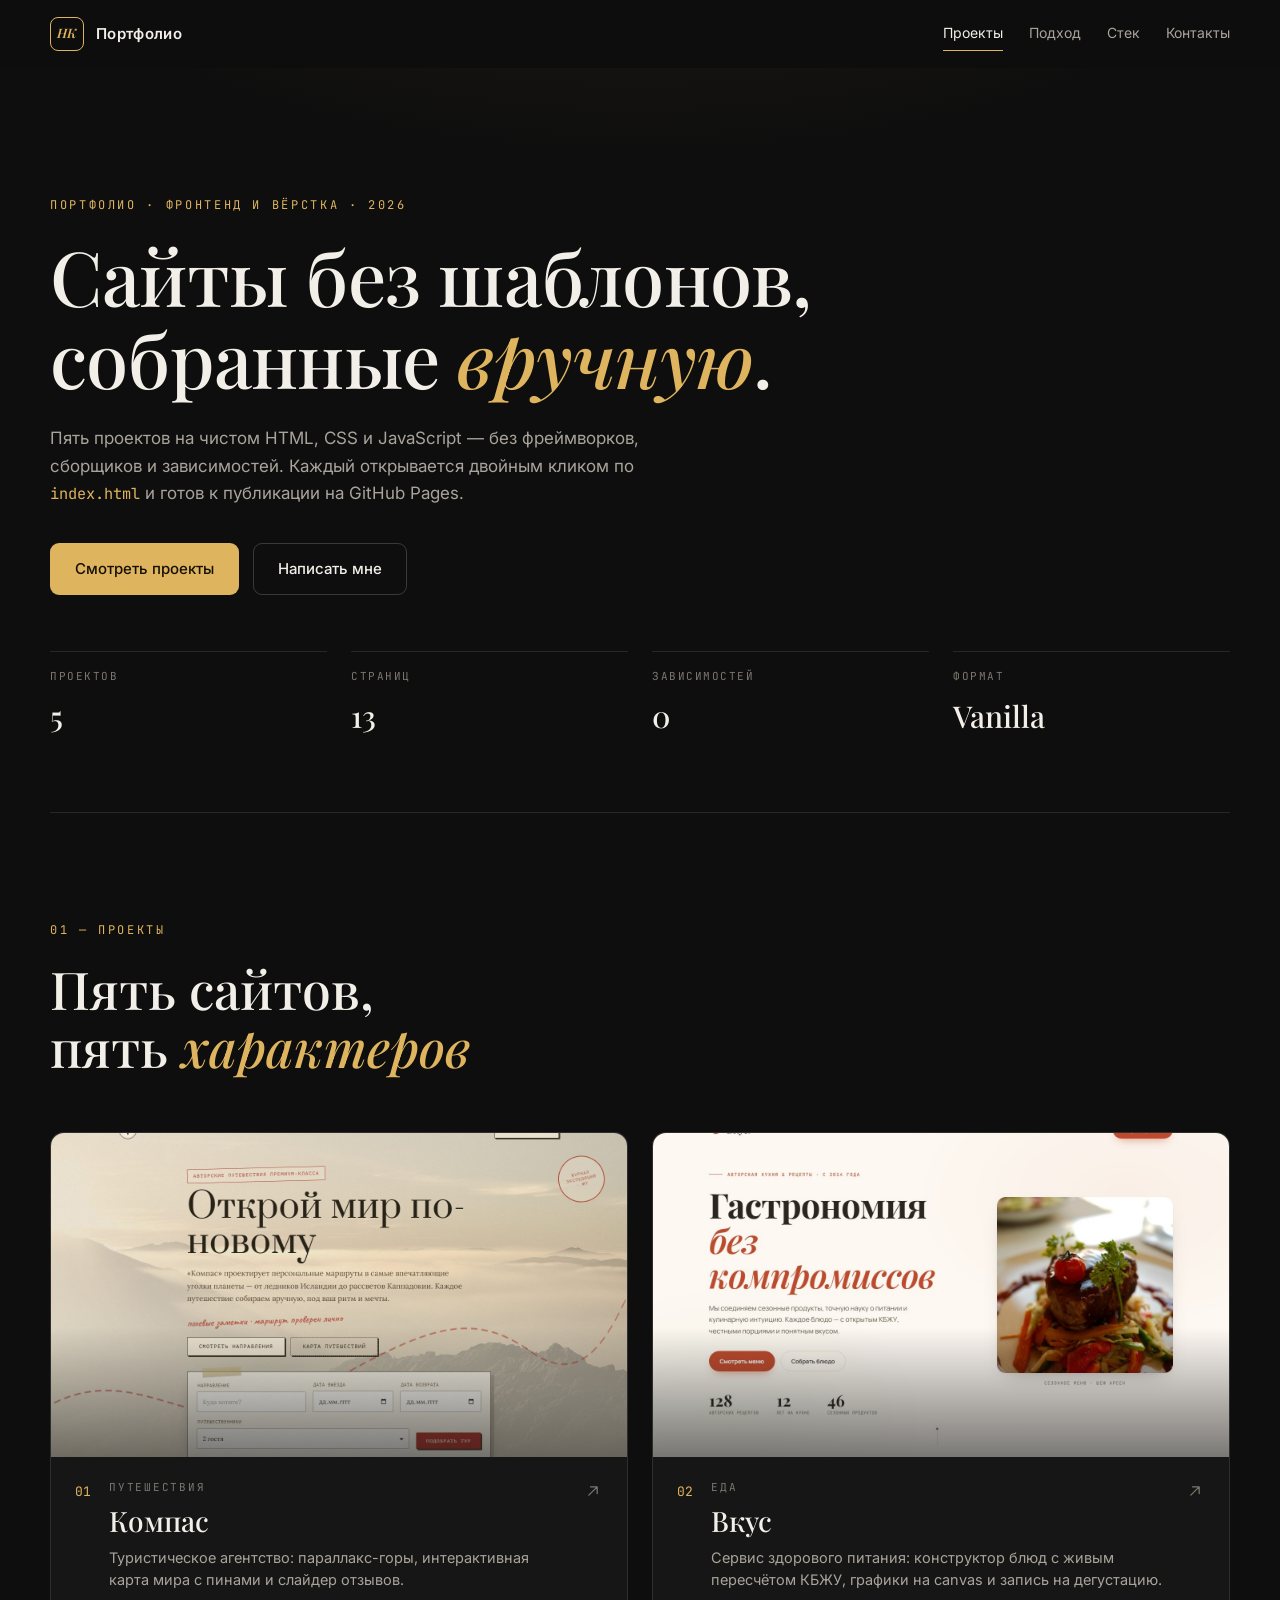
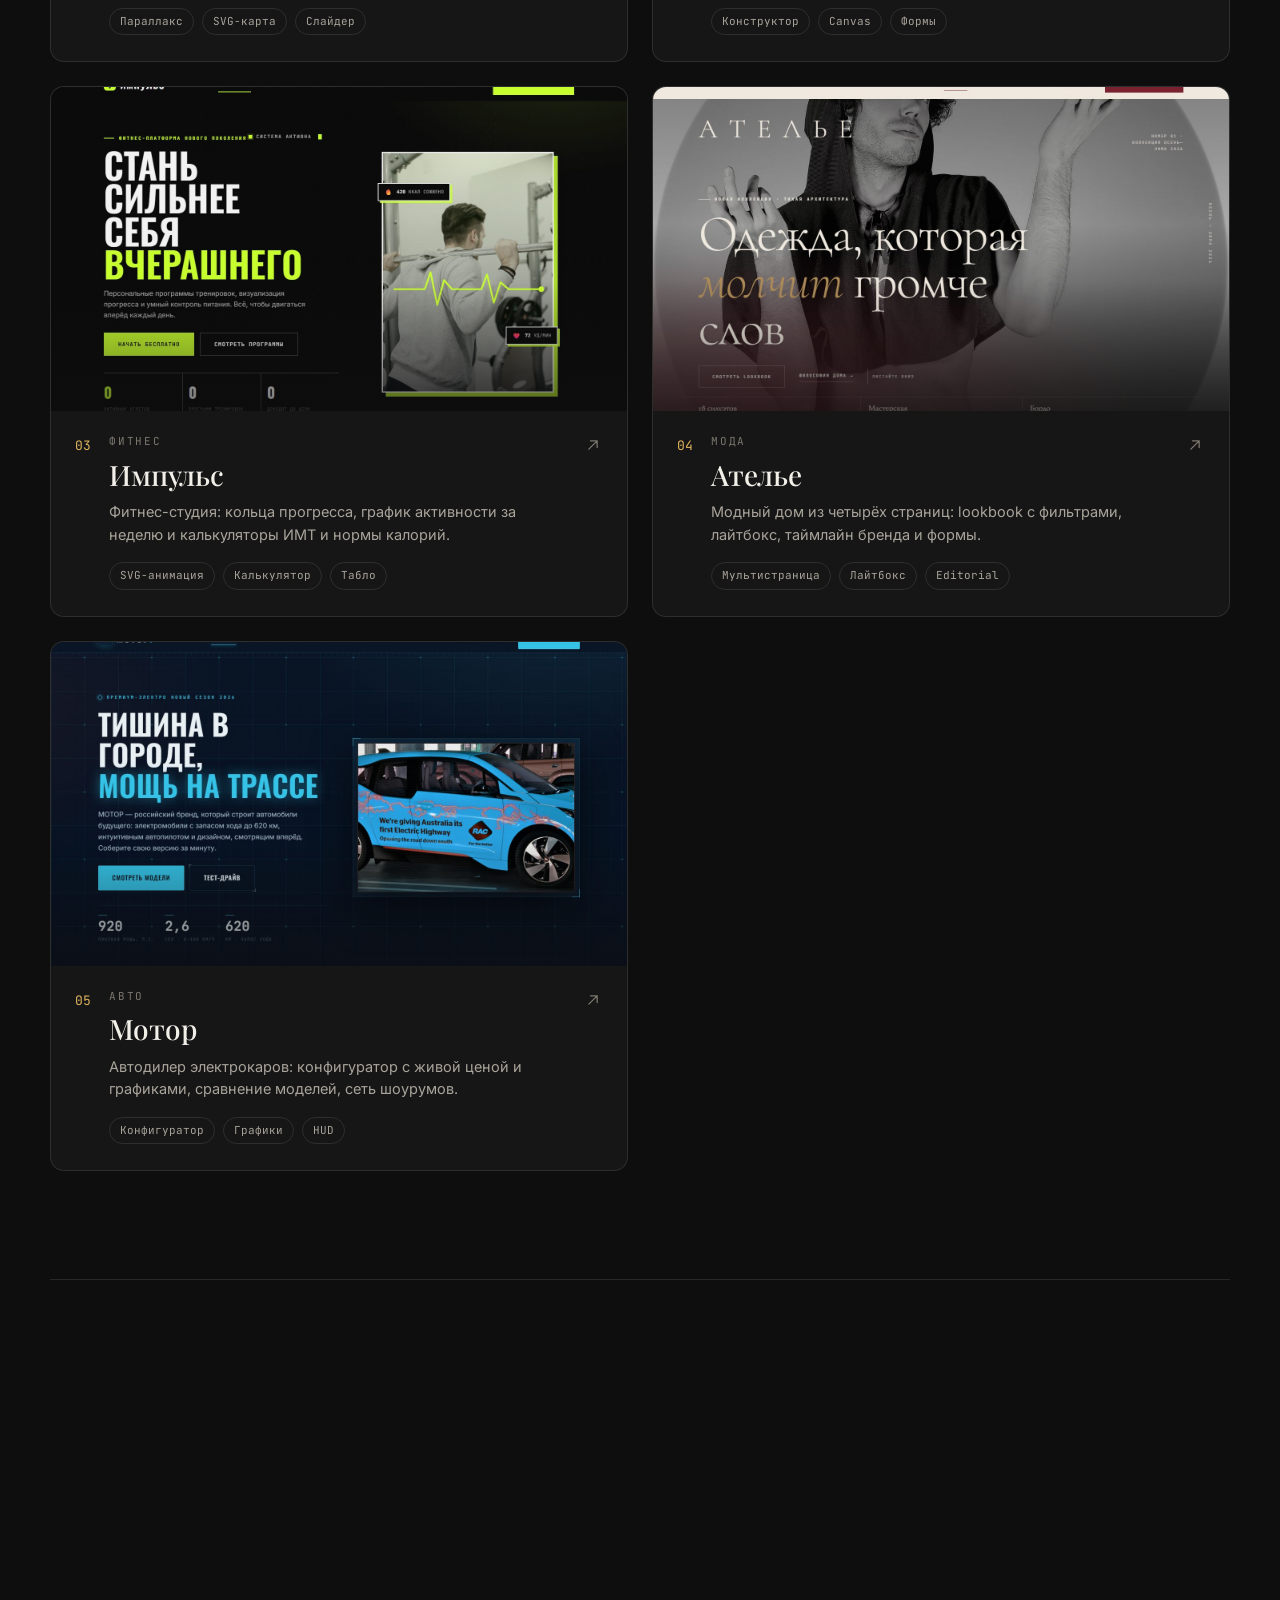
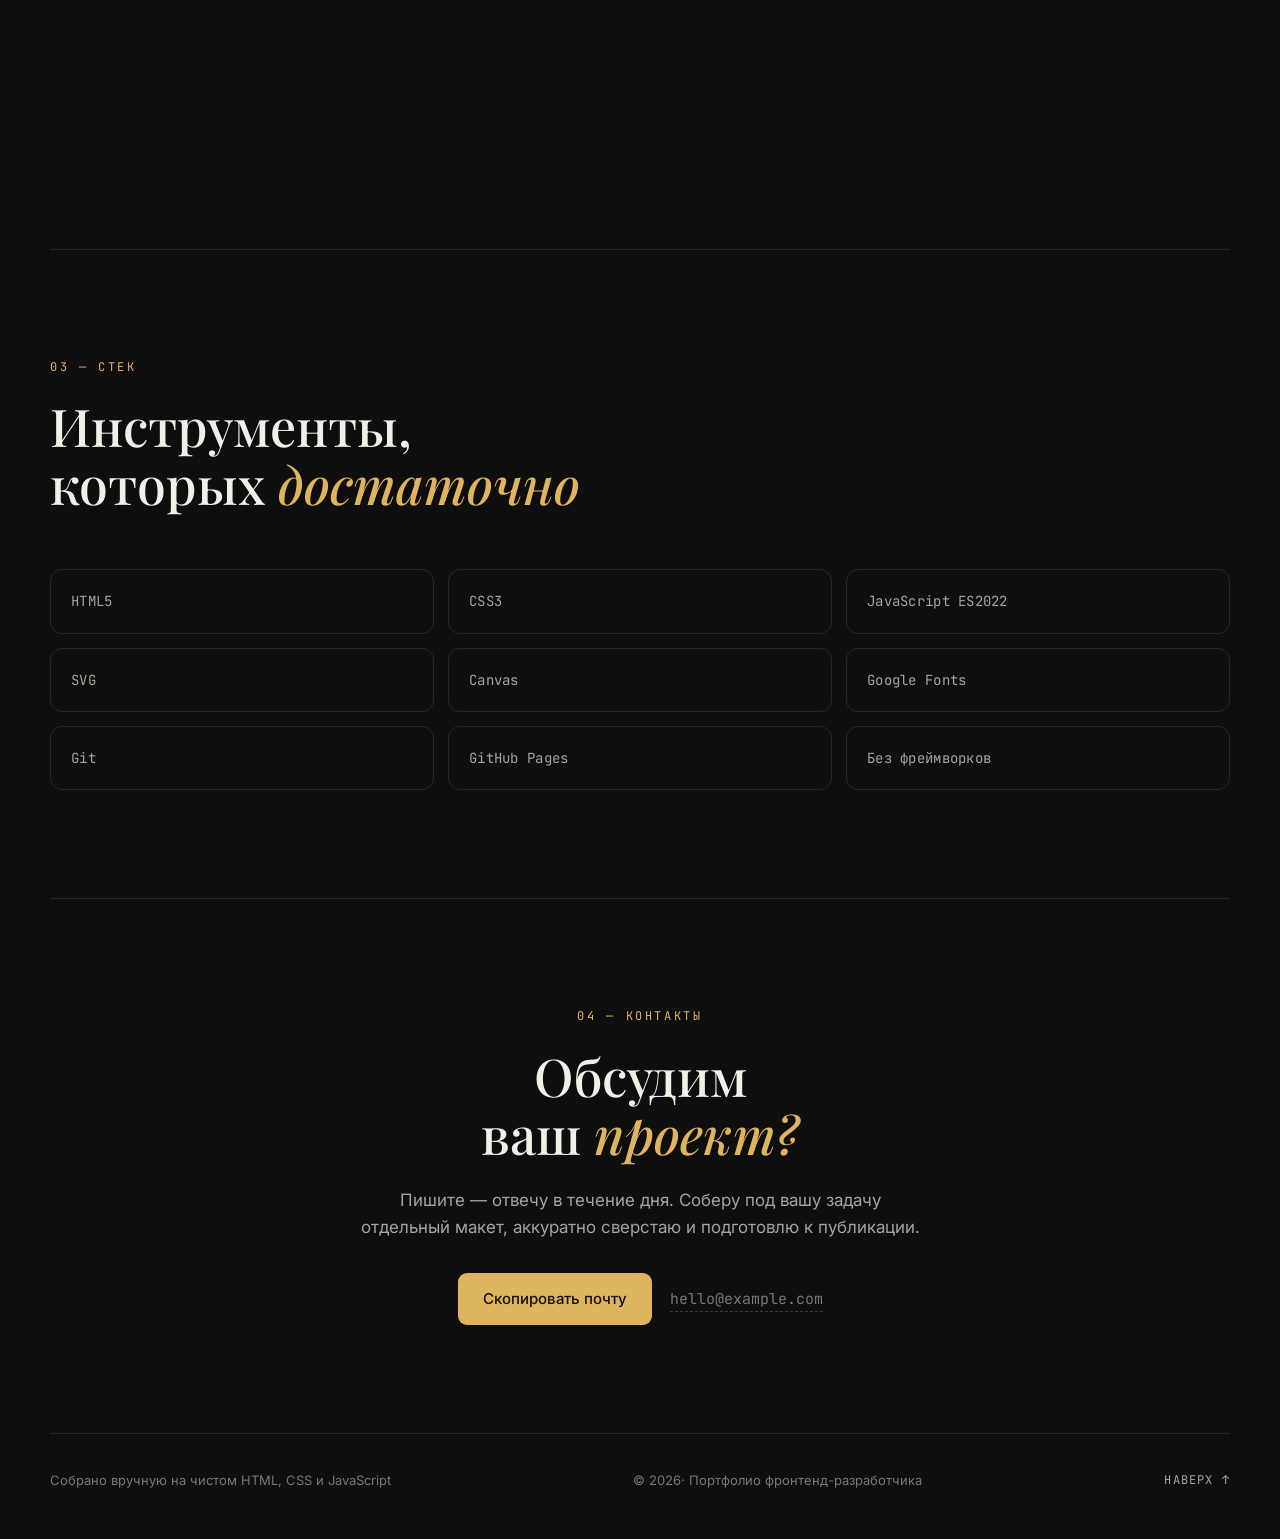
==== index.html @ 8df6fffe "Initial commit: portfolio with 5 projects (auto, fashion, fitness, food, travel)" ====
<!DOCTYPE html>
<html lang="ru">
<head>
  <meta charset="UTF-8">
  <meta name="viewport" content="width=device-width, initial-scale=1.0">
  <meta name="description" content="Портфолио фронтенд-разработчика: пять сайтов на чистом HTML, CSS и JavaScript. Вёрстка, анимации, интерактив — без фреймворков и сборщиков.">
  <meta name="theme-color" content="#0e0e0e">
  <title>Портфолио — вёрстка и фронтенд на чистом HTML, CSS, JS</title>
  <link rel="icon" href="favicon.svg" type="image/svg+xml">
  <link rel="preconnect" href="https://fonts.googleapis.com">
  <link rel="preconnect" href="https://fonts.gstatic.com" crossorigin>
  <link rel="stylesheet" href="https://fonts.googleapis.com/css2?family=Inter:wght@400;500;600&family=JetBrains+Mono:wght@400;500&family=Playfair+Display:ital,wght@0,400;0,500;0,600;1,400;1,500&display=swap">
  <link rel="stylesheet" href="css/style.css">
</head>
<body>

  <header class="site-header" id="header">
    <a class="brand" href="index.html">
      <span class="brand__mark" aria-hidden="true">НК</span>
      <span class="brand__text">Портфолио</span>
    </a>
    <nav class="nav" id="nav" aria-label="Основная навигация">
      <a class="nav__link" href="#work">Проекты</a>
      <a class="nav__link" href="#approach">Подход</a>
      <a class="nav__link" href="#stack">Стек</a>
      <a class="nav__link" href="#contact">Контакты</a>
    </nav>
    <button class="nav-toggle" id="navToggle" aria-expanded="false" aria-controls="nav">
      <span class="nav-toggle__line"></span>
      <span class="nav-toggle__line"></span>
      <span class="nav-toggle__label">Меню</span>
    </button>
  </header>

  <main id="top">

    <section class="hero">
      <p class="hero__eyebrow">Портфолио · Фронтенд и вёрстка · 2026</p>
      <h1 class="hero__title">Сайты без шаблонов, собранные <em>вручную</em>.</h1>
      <p class="hero__lede">Пять проектов на чистом HTML, CSS и JavaScript — без фреймворков, сборщиков и зависимостей. Каждый открывается двойным кликом по <code>index.html</code> и готов к публикации на GitHub Pages.</p>
      <div class="hero__actions">
        <a class="btn btn--primary" href="#work">Смотреть проекты</a>
        <a class="btn btn--ghost" href="#contact">Написать мне</a>
      </div>
      <dl class="hero__facts">
        <div class="hero__fact">
          <dt>Проектов</dt>
          <dd>5</dd>
        </div>
        <div class="hero__fact">
          <dt>Страниц</dt>
          <dd>13</dd>
        </div>
        <div class="hero__fact">
          <dt>Зависимостей</dt>
          <dd>0</dd>
        </div>
        <div class="hero__fact">
          <dt>Формат</dt>
          <dd>Vanilla</dd>
        </div>
      </dl>
    </section>

    <section class="section" id="work">
      <div class="section__head reveal">
        <p class="section__label">01 — Проекты</p>
        <h2 class="section__title">Пять сайтов,<br>пять <em>характеров</em></h2>
      </div>

      <div class="projects">
        <article class="project reveal">
          <a class="project__link" href="travel/index.html">
            <figure class="project__thumb">
              <img src="assets/img/preview-travel.jpg" alt="Скриншот проекта «Компас»" width="1440" height="900" loading="lazy">
            </figure>
            <div class="project__body">
              <span class="project__num">01</span>
              <div class="project__info">
                <span class="project__cat">Путешествия</span>
                <h3 class="project__name">Компас</h3>
                <p class="project__desc">Туристическое агентство: параллакс-горы, интерактивная карта мира с пинами и слайдер отзывов.</p>
                <ul class="project__tags">
                  <li>Параллакс</li>
                  <li>SVG-карта</li>
                  <li>Слайдер</li>
                </ul>
              </div>
              <span class="project__arrow" aria-hidden="true">
                <svg width="20" height="20" viewBox="0 0 24 24" fill="none" stroke="currentColor" stroke-width="1.5" stroke-linecap="round" stroke-linejoin="round"><path d="M7 17L17 7M9 7h8v8"/></svg>
              </span>
            </div>
          </a>
        </article>

        <article class="project reveal">
          <a class="project__link" href="food/index.html">
            <figure class="project__thumb">
              <img src="assets/img/preview-food.jpg" alt="Скриншот проекта «Вкус»" width="1440" height="900" loading="lazy">
            </figure>
            <div class="project__body">
              <span class="project__num">02</span>
              <div class="project__info">
                <span class="project__cat">Еда</span>
                <h3 class="project__name">Вкус</h3>
                <p class="project__desc">Сервис здорового питания: конструктор блюд с живым пересчётом КБЖУ, графики на canvas и запись на дегустацию.</p>
                <ul class="project__tags">
                  <li>Конструктор</li>
                  <li>Canvas</li>
                  <li>Формы</li>
                </ul>
              </div>
              <span class="project__arrow" aria-hidden="true">
                <svg width="20" height="20" viewBox="0 0 24 24" fill="none" stroke="currentColor" stroke-width="1.5" stroke-linecap="round" stroke-linejoin="round"><path d="M7 17L17 7M9 7h8v8"/></svg>
              </span>
            </div>
          </a>
        </article>

        <article class="project reveal">
          <a class="project__link" href="fitness/index.html">
            <figure class="project__thumb">
              <img src="assets/img/preview-fitness.jpg" alt="Скриншот проекта «Импульс»" width="1440" height="900" loading="lazy">
            </figure>
            <div class="project__body">
              <span class="project__num">03</span>
              <div class="project__info">
                <span class="project__cat">Фитнес</span>
                <h3 class="project__name">Импульс</h3>
                <p class="project__desc">Фитнес-студия: кольца прогресса, график активности за неделю и калькуляторы ИМТ и нормы калорий.</p>
                <ul class="project__tags">
                  <li>SVG-анимация</li>
                  <li>Калькулятор</li>
                  <li>Табло</li>
                </ul>
              </div>
              <span class="project__arrow" aria-hidden="true">
                <svg width="20" height="20" viewBox="0 0 24 24" fill="none" stroke="currentColor" stroke-width="1.5" stroke-linecap="round" stroke-linejoin="round"><path d="M7 17L17 7M9 7h8v8"/></svg>
              </span>
            </div>
          </a>
        </article>

        <article class="project reveal">
          <a class="project__link" href="fashion/index.html">
            <figure class="project__thumb">
              <img src="assets/img/preview-fashion.jpg" alt="Скриншот проекта «Ателье»" width="1440" height="900" loading="lazy">
            </figure>
            <div class="project__body">
              <span class="project__num">04</span>
              <div class="project__info">
                <span class="project__cat">Мода</span>
                <h3 class="project__name">Ателье</h3>
                <p class="project__desc">Модный дом из четырёх страниц: lookbook с фильтрами, лайтбокс, таймлайн бренда и формы.</p>
                <ul class="project__tags">
                  <li>Мультистраница</li>
                  <li>Лайтбокс</li>
                  <li>Editorial</li>
                </ul>
              </div>
              <span class="project__arrow" aria-hidden="true">
                <svg width="20" height="20" viewBox="0 0 24 24" fill="none" stroke="currentColor" stroke-width="1.5" stroke-linecap="round" stroke-linejoin="round"><path d="M7 17L17 7M9 7h8v8"/></svg>
              </span>
            </div>
          </a>
        </article>

        <article class="project reveal">
          <a class="project__link" href="auto/index.html">
            <figure class="project__thumb">
              <img src="assets/img/preview-auto.jpg" alt="Скриншот проекта «Мотор»" width="1440" height="900" loading="lazy">
            </figure>
            <div class="project__body">
              <span class="project__num">05</span>
              <div class="project__info">
                <span class="project__cat">Авто</span>
                <h3 class="project__name">Мотор</h3>
                <p class="project__desc">Автодилер электрокаров: конфигуратор с живой ценой и графиками, сравнение моделей, сеть шоурумов.</p>
                <ul class="project__tags">
                  <li>Конфигуратор</li>
                  <li>Графики</li>
                  <li>HUD</li>
                </ul>
              </div>
              <span class="project__arrow" aria-hidden="true">
                <svg width="20" height="20" viewBox="0 0 24 24" fill="none" stroke="currentColor" stroke-width="1.5" stroke-linecap="round" stroke-linejoin="round"><path d="M7 17L17 7M9 7h8v8"/></svg>
              </span>
            </div>
          </a>
        </article>
      </div>
    </section>

    <section class="section" id="approach">
      <div class="section__head reveal">
        <p class="section__label">02 — Подход</p>
        <h2 class="section__title">Как я это <em>делаю</em></h2>
      </div>
      <div class="cols">
        <article class="col reveal">
          <h3 class="col__num">01</h3>
          <h4 class="col__title">Нативно</h4>
          <p>Чистый HTML, CSS и JavaScript. Никаких сборщиков, зависимостей и лишнего рантайма — сайт открывается из файла и спокойно живёт на GitHub Pages.</p>
        </article>
        <article class="col reveal">
          <h3 class="col__num">02</h3>
          <h4 class="col__title">Внимание к деталям</h4>
          <p>У каждого проекта собственный визуальный язык: от полевого журнала до инженерного чертежа. Типографика, текстуры и анимации нарисованы вручную, а не взяты из шаблона.</p>
        </article>
        <article class="col reveal">
          <h3 class="col__num">03</h3>
          <h4 class="col__title">Работает везде</h4>
          <p>Валидная вёрстка, адаптивность, поддержка <code>prefers-reduced-motion</code>, локальные изображения и кириллические шрифты без потери скорости.</p>
        </article>
      </div>
    </section>

    <section class="section" id="stack">
      <div class="section__head reveal">
        <p class="section__label">03 — Стек</p>
        <h2 class="section__title">Инструменты,<br>которых <em>достаточно</em></h2>
      </div>
      <ul class="stack">
        <li class="reveal">HTML5</li>
        <li class="reveal">CSS3</li>
        <li class="reveal">JavaScript&nbsp;ES2022</li>
        <li class="reveal">SVG</li>
        <li class="reveal">Canvas</li>
        <li class="reveal">Google&nbsp;Fonts</li>
        <li class="reveal">Git</li>
        <li class="reveal">GitHub&nbsp;Pages</li>
        <li class="reveal">Без&nbsp;фреймворков</li>
      </ul>
    </section>

    <section class="section section--contact" id="contact">
      <div class="section__head reveal">
        <p class="section__label">04 — Контакты</p>
        <h2 class="section__title">Обсудим<br>ваш <em>проект?</em></h2>
      </div>
      <p class="contact__text reveal">Пишите — отвечу в течение дня. Соберу под вашу задачу отдельный макет, аккуратно сверстаю и подготовлю к публикации.</p>
      <div class="contact__actions reveal">
        <button class="btn btn--primary" id="copyEmail" type="button">Скопировать почту</button>
        <span class="contact__mail" id="emailAddr" aria-hidden="true">hello@example.com</span>
      </div>
    </section>

  </main>

  <footer class="site-footer">
    <p>Собрано вручную на чистом HTML, CSS и JavaScript</p>
    <p>© <span id="year">2026</span>· Портфолио фронтенд-разработчика</p>
    <a class="to-top" href="#top">Наверх ↑</a>
  </footer>

  <div class="toast" id="toast" role="status" aria-live="polite"></div>

  <script src="js/main.js"></script>
</body>
</html>
---- css/style.css ----
/* ==========================================================================
   Портфолио — тёмный премиум
   Фон, тонкие линии, один золотой акцент, крупная типографика.
   ========================================================================== */

:root {
  --bg: #0e0e0e;
  --bg-soft: #131313;
  --panel: #161616;
  --line: rgba(255, 255, 255, 0.10);
  --line-strong: rgba(255, 255, 255, 0.18);
  --text: #f2efe9;
  --text-soft: #a9a49b;
  --text-dim: #7c776f;
  --accent: #dfb45e;
  --accent-soft: rgba(223, 180, 94, 0.14);
  --radius: 14px;
  --ease: cubic-bezier(0.22, 1, 0.36, 1);
  --serif: "Playfair Display", Georgia, serif;
  --sans: "Inter", system-ui, -apple-system, sans-serif;
  --mono: "JetBrains Mono", ui-monospace, monospace;
}

*, *::before, *::after { box-sizing: border-box; }

html {
  scroll-behavior: smooth;
  scroll-padding-top: 84px;
}

body {
  margin: 0;
  font-family: var(--sans);
  font-size: 16px;
  line-height: 1.6;
  color: var(--text);
  background:
    radial-gradient(1100px 520px at 50% -180px, rgba(223, 180, 94, 0.10), transparent 65%),
    var(--bg);
  -webkit-font-smoothing: antialiased;
}

::selection { background: var(--accent); color: #161003; }

a { color: inherit; text-decoration: none; }
img { display: block; max-width: 100%; }
code { font-family: var(--mono); font-size: 0.9em; color: var(--accent); }
ul { margin: 0; padding: 0; list-style: none; }
button { font: inherit; cursor: pointer; }

:focus-visible {
  outline: 2px solid var(--accent);
  outline-offset: 3px;
}

.container {
  width: min(1180px, calc(100% - 48px));
  margin-inline: auto;
}

/* ===== HEADER ===== */
.site-header {
  position: sticky;
  top: 0;
  z-index: 800;
  display: flex;
  align-items: center;
  justify-content: space-between;
  gap: 24px;
  height: 68px;
  padding-inline: max(24px, calc((100vw - 1180px) / 2));
  background: rgba(14, 14, 14, 0.92);
  border-bottom: 1px solid transparent;
  transition: border-color 240ms ease, background 240ms ease;
}

.site-header.is-scrolled { border-color: var(--line); background: rgba(14, 14, 14, 0.98); }

.brand {
  display: inline-flex;
  align-items: center;
  gap: 12px;
  font-weight: 600;
  letter-spacing: 0.02em;
}

.brand__mark {
  display: inline-grid;
  place-items: center;
  width: 34px;
  height: 34px;
  border: 1px solid var(--accent);
  color: var(--accent);
  font-family: var(--serif);
  font-size: 13px;
  font-style: italic;
  border-radius: 8px;
}

.brand__text { font-size: 15px; }

.nav { display: flex; gap: 26px; }

.nav__link {
  position: relative;
  font-size: 14px;
  color: var(--text-soft);
  transition: color 200ms ease;
}

.nav__link::after {
  content: "";
  position: absolute;
  left: 0;
  bottom: -6px;
  width: 100%;
  height: 1px;
  background: var(--accent);
  transform: scaleX(0);
  transform-origin: left;
  transition: transform 260ms var(--ease);
}

.nav__link:hover,
.nav__link.active { color: var(--text); }

.nav__link:hover::after,
.nav__link.active::after { transform: scaleX(1); }

.nav-toggle {
  display: none;
  align-items: center;
  gap: 8px;
  padding: 8px 12px;
  border: 1px solid var(--line);
  border-radius: 8px;
  background: transparent;
  color: var(--text);
  font-family: var(--mono);
  font-size: 12px;
  text-transform: uppercase;
  letter-spacing: 0.08em;
}

.nav-toggle__line {
  display: block;
  width: 14px;
  height: 1.5px;
  background: var(--accent);
  transition: transform 240ms var(--ease), opacity 200ms ease;
}

.nav-toggle__line + .nav-toggle__line { margin-top: 4px; }

.nav-open .nav-toggle__line:nth-child(1) { transform: translateY(3px) rotate(45deg); }
.nav-open .nav-toggle__line:nth-child(2) { transform: translateY(-2.5px) rotate(-45deg); }

/* ===== HERO ===== */
.hero {
  width: min(1180px, calc(100% - 48px));
  margin-inline: auto;
  padding: clamp(64px, 10vw, 128px) 0 clamp(48px, 6vw, 72px);
  border-bottom: 1px solid var(--line);
}

.hero__eyebrow,
.section__label {
  margin: 0 0 20px;
  font-family: var(--mono);
  font-size: 12px;
  letter-spacing: 0.22em;
  text-transform: uppercase;
  color: var(--accent);
}

.hero__title {
  max-width: 900px;
  margin: 0 0 26px;
  font-family: var(--serif);
  font-weight: 500;
  font-size: clamp(40px, 6.4vw, 76px);
  line-height: 1.08;
  letter-spacing: -0.01em;
}

.hero__title em {
  font-style: italic;
  color: var(--accent);
}

.hero__lede {
  max-width: 640px;
  margin: 0 0 36px;
  font-size: 17px;
  color: var(--text-soft);
}

.hero__actions { display: flex; gap: 14px; flex-wrap: wrap; margin-bottom: 56px; }

.btn {
  display: inline-flex;
  align-items: center;
  justify-content: center;
  gap: 10px;
  padding: 13px 24px;
  border-radius: 9px;
  border: 1px solid transparent;
  font-size: 15px;
  font-weight: 500;
  transition: background 200ms ease, border-color 200ms ease, color 200ms ease, transform 200ms var(--ease);
}

.btn--primary { background: var(--accent); color: #161003; }
.btn--primary:hover { background: #ecc26f; transform: translateY(-1px); }

.btn--ghost { border-color: var(--line-strong); color: var(--text); }
.btn--ghost:hover { border-color: var(--accent); color: var(--accent); transform: translateY(-1px); }

.hero__facts {
  display: grid;
  grid-template-columns: repeat(4, 1fr);
  gap: 24px;
  margin: 0;
}

.hero__fact {
  padding-top: 16px;
  border-top: 1px solid var(--line);
}

.hero__fact dt {
  margin-bottom: 6px;
  font-family: var(--mono);
  font-size: 11px;
  letter-spacing: 0.14em;
  text-transform: uppercase;
  color: var(--text-dim);
}

.hero__fact dd {
  margin: 0;
  font-family: var(--serif);
  font-weight: 500;
  font-size: 30px;
  color: var(--text);
}

/* ===== SECTIONS ===== */
.section {
  width: min(1180px, calc(100% - 48px));
  margin-inline: auto;
  padding: clamp(64px, 9vw, 108px) 0;
  border-bottom: 1px solid var(--line);
}

.section__head { margin-bottom: clamp(36px, 5vw, 56px); }

.section__title {
  margin: 0;
  font-family: var(--serif);
  font-weight: 500;
  font-size: clamp(30px, 4.4vw, 52px);
  line-height: 1.12;
}

.section__title em { font-style: italic; color: var(--accent); }

/* ===== PROJECTS ===== */
.projects {
  display: grid;
  grid-template-columns: repeat(2, 1fr);
  gap: 24px;
}

.project {
  background: var(--panel);
  border: 1px solid var(--line);
  border-radius: var(--radius);
  overflow: hidden;
  transition: border-color 260ms ease, transform 260ms var(--ease), box-shadow 260ms ease;
}

.project:hover {
  border-color: var(--accent-soft);
  transform: translateY(-4px);
  box-shadow: 0 24px 48px -20px rgba(0, 0, 0, 0.7);
}

.project__thumb {
  position: relative;
  margin: 0;
  aspect-ratio: 16 / 9;
  overflow: hidden;
  background: var(--bg-soft);
}

.project__thumb::after {
  content: "";
  position: absolute;
  inset: 0;
  background: linear-gradient(180deg, transparent 60%, rgba(14, 14, 14, 0.55));
  pointer-events: none;
}

.project__thumb img {
  width: 100%;
  height: 100%;
  object-fit: cover;
  transition: transform 500ms var(--ease);
}

.project:hover .project__thumb img { transform: scale(1.045); }

.project__body {
  display: grid;
  grid-template-columns: auto 1fr auto;
  align-items: start;
  gap: 18px;
  padding: 22px 24px 26px;
}

.project__num {
  font-family: var(--mono);
  font-size: 13px;
  color: var(--accent);
  padding-top: 3px;
}

.project__cat {
  display: block;
  margin-bottom: 8px;
  font-family: var(--mono);
  font-size: 11px;
  letter-spacing: 0.16em;
  text-transform: uppercase;
  color: var(--text-dim);
}

.project__name {
  margin: 0 0 10px;
  font-family: var(--serif);
  font-weight: 500;
  font-size: 28px;
  line-height: 1.15;
  transition: color 200ms ease;
}

.project:hover .project__name { color: var(--accent); }

.project__desc {
  margin: 0 0 16px;
  font-size: 14.5px;
  line-height: 1.55;
  color: var(--text-soft);
}

.project__tags { display: flex; flex-wrap: wrap; gap: 8px; }

.project__tags li {
  padding: 4px 10px;
  border: 1px solid var(--line);
  border-radius: 999px;
  font-family: var(--mono);
  font-size: 11px;
  color: var(--text-soft);
}

.project__arrow {
  padding-top: 2px;
  color: var(--text-dim);
  transition: color 200ms ease, transform 260ms var(--ease);
}

.project:hover .project__arrow { color: var(--accent); transform: translate(3px, -3px); }

/* ===== APPROACH ===== */
.cols {
  display: grid;
  grid-template-columns: repeat(3, 1fr);
  gap: 28px;
}

.col {
  padding-top: 22px;
  border-top: 1px solid var(--line);
  transition: border-color 240ms ease;
}

.col:hover { border-color: var(--accent); }

.col__num {
  margin: 0 0 14px;
  font-family: var(--mono);
  font-size: 12px;
  letter-spacing: 0.16em;
  color: var(--accent);
}

.col__title {
  margin: 0 0 10px;
  font-family: var(--serif);
  font-weight: 500;
  font-size: 23px;
}

.col p {
  margin: 0;
  font-size: 15px;
  color: var(--text-soft);
}

/* ===== STACK ===== */
.stack {
  display: grid;
  grid-template-columns: repeat(3, 1fr);
  gap: 14px;
}

.stack li {
  padding: 20px;
  border: 1px solid var(--line);
  border-radius: 12px;
  font-family: var(--mono);
  font-size: 14px;
  letter-spacing: 0.02em;
  color: var(--text-soft);
  transition: border-color 200ms ease, color 200ms ease, background 200ms ease;
}

.stack li:hover {
  border-color: var(--accent);
  color: var(--accent);
  background: var(--accent-soft);
}

/* ===== CONTACT ===== */
.section--contact { text-align: center; }

.section--contact .section__head { margin-bottom: 24px; }

.contact__text {
  max-width: 560px;
  margin: 0 auto 32px;
  font-size: 17px;
  color: var(--text-soft);
}

.contact__actions {
  display: flex;
  align-items: center;
  justify-content: center;
  gap: 18px;
  flex-wrap: wrap;
}

.contact__mail {
  font-family: var(--mono);
  font-size: 15px;
  color: var(--text-dim);
  border-bottom: 1px dashed var(--line-strong);
}

/* ===== FOOTER ===== */
.site-footer {
  display: flex;
  align-items: center;
  justify-content: space-between;
  gap: 16px;
  flex-wrap: wrap;
  width: min(1180px, calc(100% - 48px));
  margin-inline: auto;
  padding: 36px 0 48px;
  color: var(--text-dim);
  font-size: 13px;
}

.site-footer p { margin: 0; }

.to-top {
  font-family: var(--mono);
  font-size: 12px;
  letter-spacing: 0.1em;
  text-transform: uppercase;
  color: var(--text-soft);
  transition: color 200ms ease;
}

.to-top:hover { color: var(--accent); }

/* ===== TOAST ===== */
.toast {
  position: fixed;
  left: 50%;
  bottom: 28px;
  z-index: 900;
  padding: 13px 20px;
  border: 1px solid var(--accent);
  border-radius: 10px;
  background: #1a170f;
  color: var(--text);
  font-size: 14px;
  box-shadow: 0 18px 40px -18px rgba(0, 0, 0, 0.8);
  opacity: 0;
  transform: translate(-50%, 12px);
  pointer-events: none;
  transition: opacity 240ms ease, transform 240ms var(--ease);
}

.toast.on { opacity: 1; transform: translate(-50%, 0); }

/* ===== REVEAL ===== */
.reveal {
  opacity: 0;
  transform: translateY(18px);
  transition: opacity 560ms ease, transform 560ms var(--ease);
}

.reveal.is-in { opacity: 1; transform: none; }

/* ===== RESPONSIVE ===== */
@media (max-width: 900px) {
  .nav {
    position: fixed;
    inset: 68px 0 auto 0;
    flex-direction: column;
    gap: 0;
    padding: 12px 24px 20px;
    background: #0e0e0e;
    border-bottom: 1px solid var(--line);
    opacity: 0;
    transform: translateY(-8px);
    pointer-events: none;
    transition: opacity 220ms ease, transform 240ms var(--ease);
  }

  .nav-open .nav {
    opacity: 1;
    transform: none;
    pointer-events: auto;
  }

  .nav__link { padding: 14px 0; font-size: 17px; }
  .nav__link::after { display: none; }

  .nav-toggle { display: inline-flex; }

  .projects,
  .stack { grid-template-columns: 1fr; }

  .cols { grid-template-columns: 1fr; gap: 24px; }

  .hero__facts { grid-template-columns: repeat(2, 1fr); gap: 20px; }
}

@media (max-width: 560px) {
  .brand__text { display: none; }

  .project__body { grid-template-columns: 1fr; gap: 10px; }
  .project__num { display: none; }
}

@media (prefers-reduced-motion: reduce) {
  html { scroll-behavior: auto; }
  *,
  *::before,
  *::after {
    animation-duration: 0.01ms !important;
    animation-iteration-count: 1 !important;
    transition-duration: 0.01ms !important;
  }
  .reveal { opacity: 1; transform: none; }
}
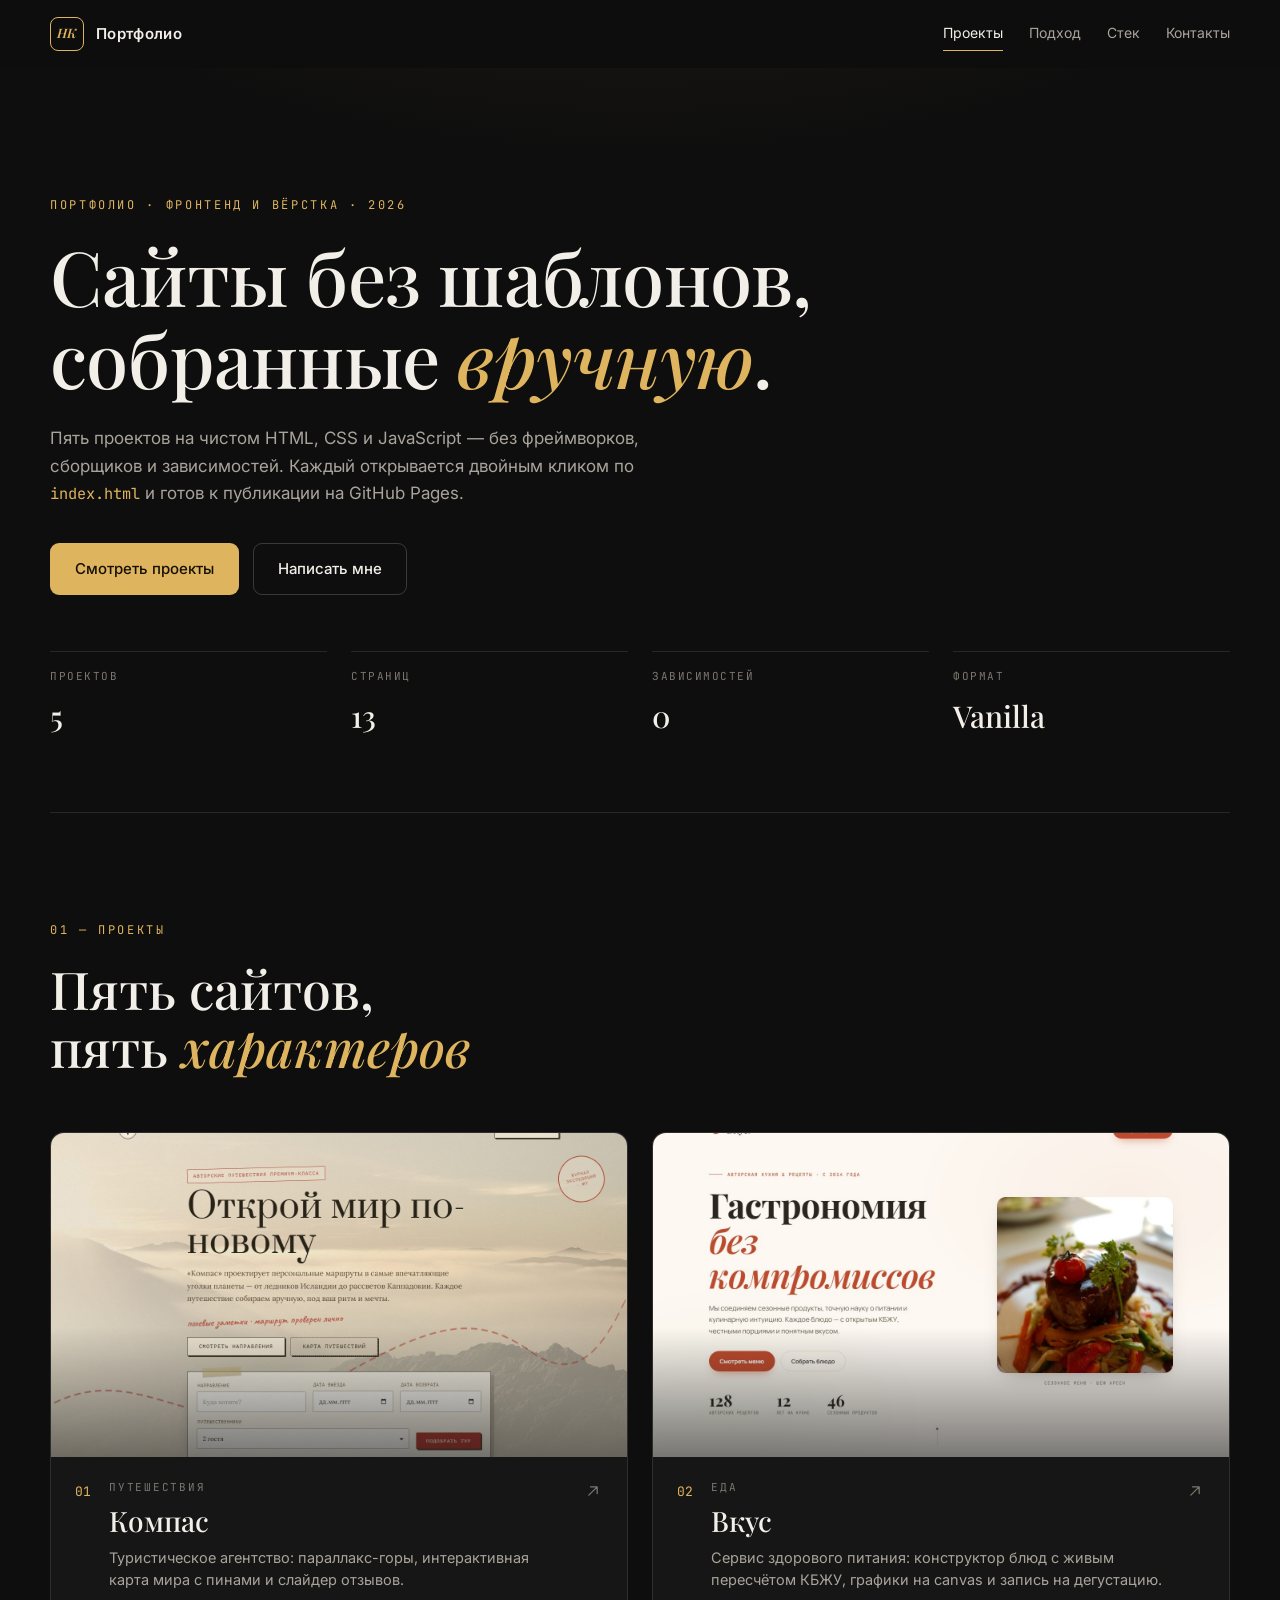
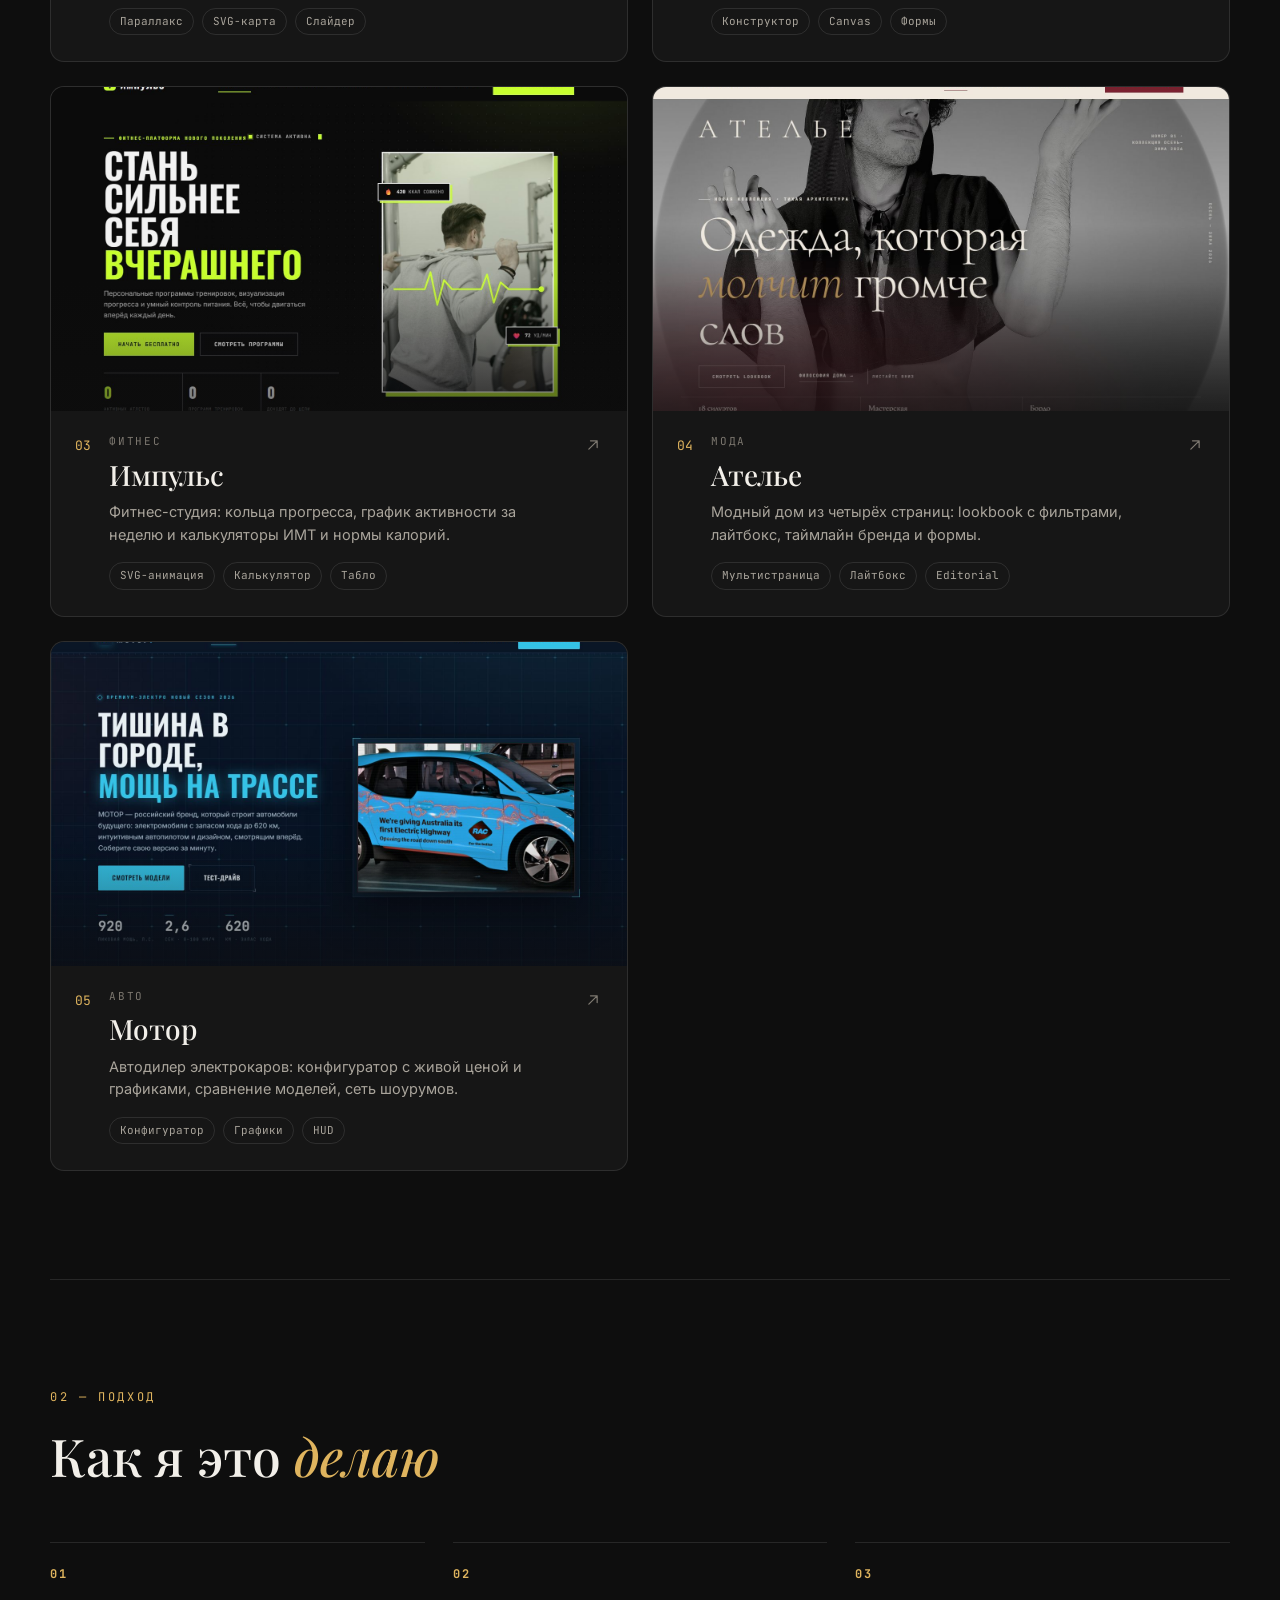
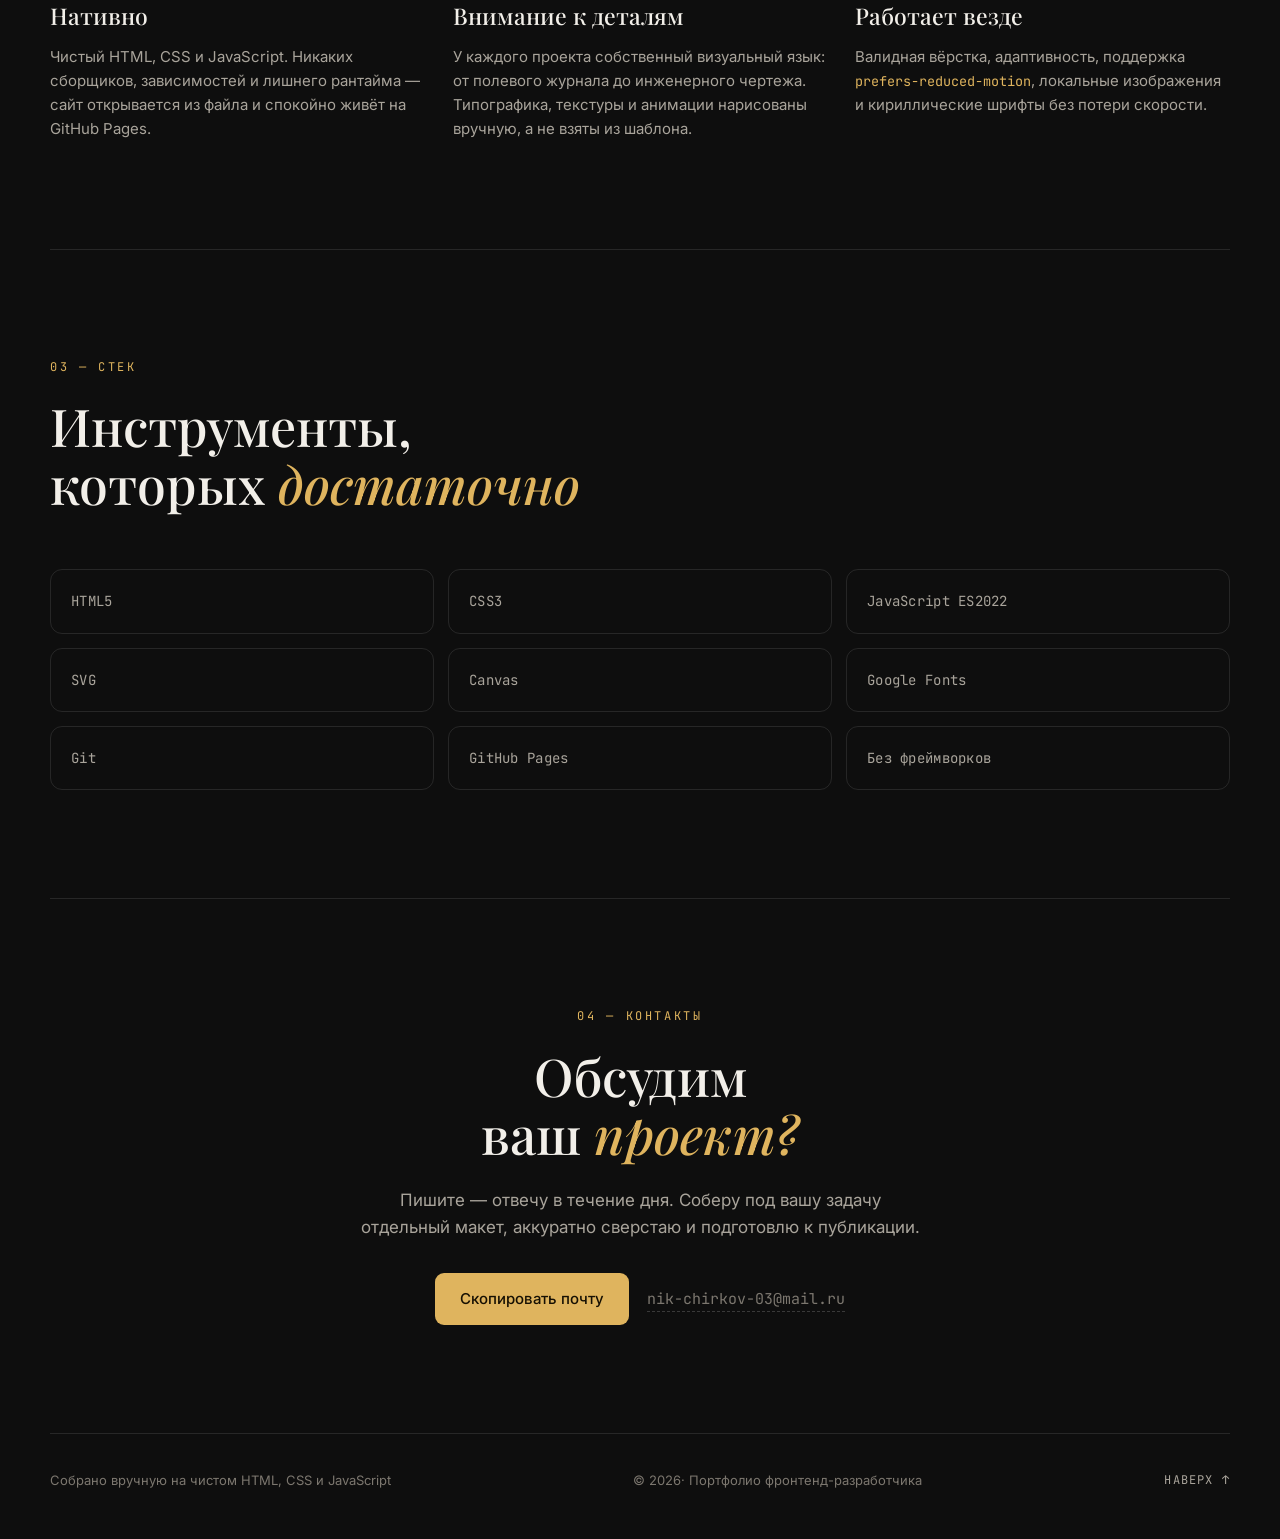
==== commit 0fe8bc43: "Update index.html" ====
--- a/index.html
+++ b/index.html
@@ -241,7 +241,7 @@
       <p class="contact__text reveal">Пишите — отвечу в течение дня. Соберу под вашу задачу отдельный макет, аккуратно сверстаю и подготовлю к публикации.</p>
       <div class="contact__actions reveal">
         <button class="btn btn--primary" id="copyEmail" type="button">Скопировать почту</button>
-        <span class="contact__mail" id="emailAddr" aria-hidden="true">hello@example.com</span>
+        <span class="contact__mail" id="emailAddr" aria-hidden="true">nik-chirkov-03@mail.ru</span>
       </div>
     </section>
 
@@ -257,4 +257,4 @@
 
   <script src="js/main.js"></script>
 </body>
-</html>+</html>
